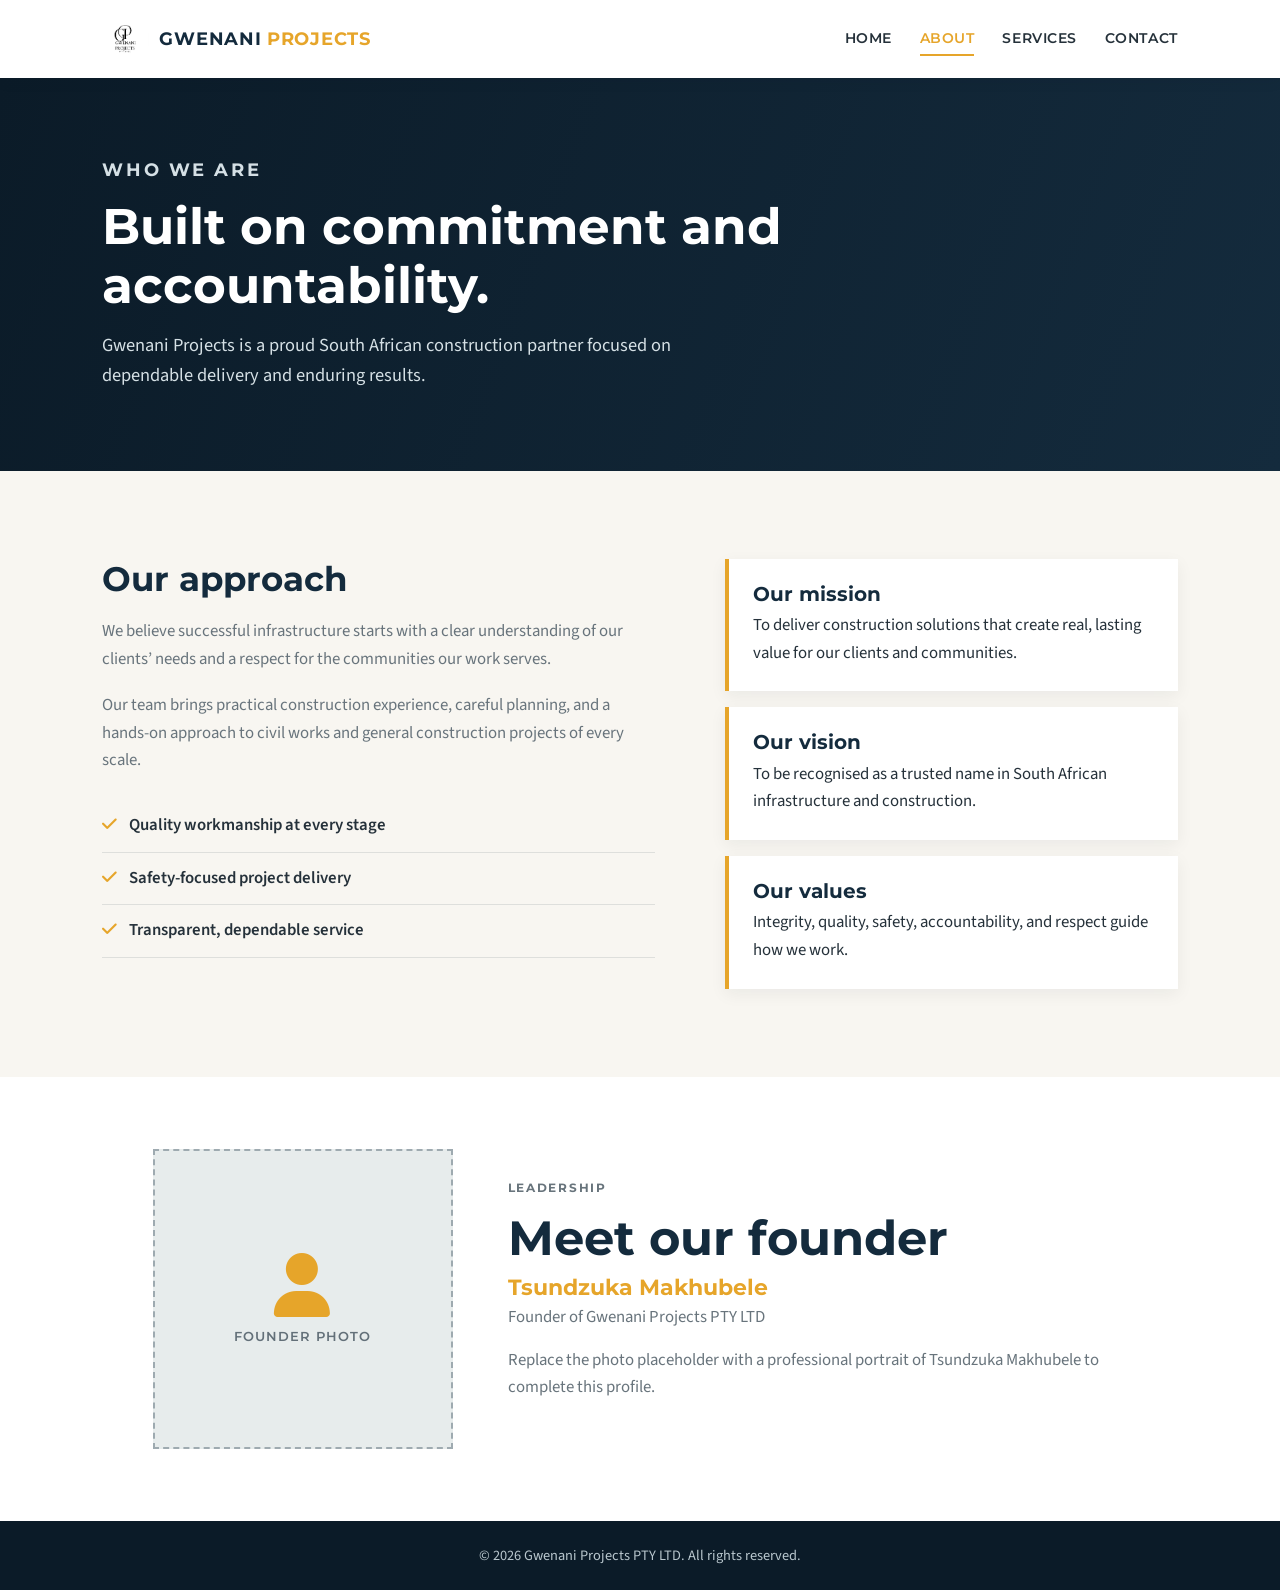
==== about.html @ 39381104 "Add files via upload" ====
<!DOCTYPE html>
<html lang="en">
<head>
  <meta charset="UTF-8"><meta name="viewport" content="width=device-width, initial-scale=1.0">
  <meta name="description" content="Learn about Gwenani Projects PTY LTD."><title>About Us | Gwenani Projects</title>
  <link rel="preconnect" href="https://fonts.googleapis.com"><link rel="preconnect" href="https://fonts.gstatic.com" crossorigin>
  <link href="https://fonts.googleapis.com/css2?family=Montserrat:wght@500;600;700;800&family=Source+Sans+3:wght@400;600&display=swap" rel="stylesheet">
  <link rel="stylesheet" href="CSS/style.css"><link rel="stylesheet" href="https://cdnjs.cloudflare.com/ajax/libs/font-awesome/6.5.1/css/all.min.css">
</head>
<body>
  <header class="site-header"><a class="brand" href="index.html"><img src="images/logo.jpeg" alt="Gwenani Projects logo"><span>Gwenani <strong>Projects</strong></span></a><nav aria-label="Main navigation"><ul><li><a href="index.html">Home</a></li><li><a class="active" href="about.html">About</a></li><li><a href="services.html">Services</a></li><li><a href="contact.html">Contact</a></li></ul></nav></header>
  <main>
    <section class="page-banner"><p class="eyebrow">Who we are</p><h1>Built on commitment and accountability.</h1><p>Gwenani Projects is a proud South African construction partner focused on dependable delivery and enduring results.</p></section>
    <section class="section two-column"><div class="content-copy"><h2>Our approach</h2><p>We believe successful infrastructure starts with a clear understanding of our clients’ needs and a respect for the communities our work serves.</p><p>Our team brings practical construction experience, careful planning, and a hands-on approach to civil works and general construction projects of every scale.</p><ul class="feature-list"><li><i class="fa-solid fa-check"></i>Quality workmanship at every stage</li><li><i class="fa-solid fa-check"></i>Safety-focused project delivery</li><li><i class="fa-solid fa-check"></i>Transparent, dependable service</li></ul></div><div class="values"><article class="value"><h3>Our mission</h3><p>To deliver construction solutions that create real, lasting value for our clients and communities.</p></article><article class="value"><h3>Our vision</h3><p>To be recognised as a trusted name in South African infrastructure and construction.</p></article><article class="value"><h3>Our values</h3><p>Integrity, quality, safety, accountability, and respect guide how we work.</p></article></div></section>
    <section class="founder-section"><div class="founder-photo" role="img" aria-label="Placeholder for a photograph of founder Tsundzuka Makhubele"><i class="fa-solid fa-user"></i><span>Founder photo</span></div><div class="founder-copy"><p class="eyebrow">Leadership</p><h2>Meet our founder</h2><h3>Tsundzuka Makhubele</h3><p>Founder of Gwenani Projects PTY LTD</p><p>Replace the photo placeholder with a professional portrait of Tsundzuka Makhubele to complete this profile.</p></div></section>
  </main>
  <footer><p>© 2026 Gwenani Projects PTY LTD. All rights reserved.</p></footer>
</body>
</html>
---- CSS/style.css ----
:root { --navy:#142b3d; --navy-deep:#0b1b28; --gold:#e6a52a; --gold-light:#f5c766; --cream:#f8f6f1; --ink:#25313a; --muted:#68747c; --white:#fff; }
* { box-sizing:border-box; margin:0; padding:0; }
html { scroll-behavior:smooth; }
body { color:var(--ink); background:var(--cream); font:400 1.05rem/1.65 "Source Sans 3",Arial,sans-serif; }
h1,h2,h3,.brand { font-family:Montserrat,Arial,sans-serif; line-height:1.18; }
.site-header { min-height:78px; padding:10px 8%; display:flex; justify-content:space-between; align-items:center; background:var(--white); box-shadow:0 2px 14px rgba(11,27,40,.08); position:sticky; top:0; z-index:10; }
.brand { display:flex; align-items:center; gap:10px; color:var(--navy); text-decoration:none; font-weight:700; font-size:1.1rem; text-transform:uppercase; letter-spacing:.04em; }
.brand strong { color:var(--gold); }.brand img { width:47px; height:47px; object-fit:cover; border-radius:50%; }
nav ul { display:flex; list-style:none; gap:28px; } nav a { color:var(--ink); text-decoration:none; font:600 .85rem Montserrat,Arial,sans-serif; text-transform:uppercase; letter-spacing:.04em; padding:8px 0; border-bottom:2px solid transparent; } nav a:hover,nav a.active { color:var(--gold); border-color:var(--gold); }
.hero { min-height:650px; display:grid; align-items:center; padding:100px 8%; color:var(--white); background:linear-gradient(90deg,rgba(7,22,34,.92),rgba(7,22,34,.61)),url("../images/logo.jpeg") center/cover; }
.hero-content { max-width:760px; }.eyebrow { color:var(--gold); font:700 .77rem Montserrat,Arial,sans-serif; text-transform:uppercase; letter-spacing:.14em; margin-bottom:16px; }.hero h1 { font-size:clamp(2.5rem,6vw,4.8rem); max-width:780px; }.hero-copy { font-size:1.25rem; max-width:600px; margin:25px 0 34px; color:#edf1f3; }.hero-actions { display:flex; align-items:center; gap:25px; }
.btn { display:inline-flex; align-items:center; gap:10px; background:var(--gold); color:var(--navy-deep); text-decoration:none; font:700 .82rem Montserrat,Arial,sans-serif; text-transform:uppercase; letter-spacing:.04em; padding:15px 22px; border:2px solid var(--gold); transition:.2s ease; }.btn:hover { background:transparent; color:var(--gold); }.text-link { color:var(--white); font-weight:600; text-decoration:none; border-bottom:1px solid currentColor; }.text-link.dark { color:var(--navy); }.text-link:hover { color:var(--gold); }
.section { padding:88px 8%; }.section-heading { max-width:680px; margin-bottom:44px; }.section-heading h2,.commitment h2,.page-banner h1 { color:var(--navy); font-size:clamp(2rem,4vw,3.1rem); margin-bottom:16px; }.section-heading p:not(.eyebrow) { color:var(--muted); }
.cards { display:grid; grid-template-columns:repeat(3,1fr); gap:22px; }.card { padding:34px 28px; background:var(--white); border-bottom:4px solid transparent; box-shadow:0 8px 28px rgba(11,27,40,.08); transition:.25s ease; }.card:hover { transform:translateY(-7px); border-color:var(--gold); }.card i { color:var(--gold); font-size:2rem; margin-bottom:22px; }.card h3 { color:var(--navy); margin-bottom:12px; font-size:1.2rem; }.card p { color:var(--muted); }.center-link { text-align:center; margin-top:38px; }
.commitment { padding:72px 8%; background:var(--navy); color:#e9eff2; display:grid; grid-template-columns:1.3fr 1fr auto; align-items:center; gap:45px; }.commitment h2 { color:var(--white); }.commitment .eyebrow { color:var(--gold-light); }.btn-light { background:transparent; color:var(--white); border-color:var(--gold); white-space:nowrap; }.btn-light:hover { background:var(--gold); color:var(--navy-deep); }
.page-banner { padding:80px 8%; background:linear-gradient(110deg,var(--navy-deep),var(--navy)); color:var(--white); }.page-banner h1 { color:var(--white); }.page-banner p { max-width:640px; color:#d5e0e5; font-size:1.15rem; }.two-column { display:grid; grid-template-columns:1.1fr .9fr; gap:70px; align-items:start; }.content-copy h2 { color:var(--navy); font-size:2.1rem; margin:0 0 20px; }.content-copy p { margin-bottom:18px; color:var(--muted); }.feature-list { list-style:none; margin-top:25px; }.feature-list li { padding:12px 0; border-bottom:1px solid #dedfdc; font-weight:600; }.feature-list i { color:var(--gold); margin-right:12px; }.values { display:grid; gap:16px; }.value { background:var(--white); padding:24px; border-left:4px solid var(--gold); box-shadow:0 5px 16px rgba(11,27,40,.06); }.value h3 { color:var(--navy); margin-bottom:6px; }
.founder-section { padding:72px 8%; background:var(--white); display:grid; grid-template-columns:300px minmax(0,620px); justify-content:center; align-items:center; gap:55px; }.founder-photo { aspect-ratio:1/1; background:#e7ecec; border:2px dashed #9eaab0; display:flex; flex-direction:column; justify-content:center; align-items:center; gap:12px; color:#637079; font:600 .8rem Montserrat,Arial,sans-serif; text-transform:uppercase; letter-spacing:.08em; }.founder-photo i { color:var(--gold); font-size:4rem; }.founder-copy h2 { color:var(--navy); font-size:clamp(2rem,4vw,3rem); margin-bottom:8px; }.founder-copy h3 { color:var(--gold); font-size:1.35rem; margin-bottom:4px; }.founder-copy p { color:var(--muted); margin-bottom:15px; }
.service-list { display:grid; grid-template-columns:repeat(2,1fr); gap:20px; }.service-item { background:var(--white); padding:30px; display:grid; grid-template-columns:44px 1fr; gap:18px; box-shadow:0 5px 18px rgba(11,27,40,.07); }.service-item i { color:var(--gold); font-size:1.7rem; }.service-item h3 { color:var(--navy); margin-bottom:8px; }.service-item p { color:var(--muted); }
.contact-grid { display:grid; grid-template-columns:.85fr 1.15fr; gap:45px; }.contact-details { background:var(--navy); color:#dce7ec; padding:38px; }.contact-details h2 { color:var(--white); margin-bottom:24px; }.contact-details p { margin:18px 0; }.contact-details i { color:var(--gold); width:28px; }.contact-form { background:var(--white); padding:38px; box-shadow:0 8px 28px rgba(11,27,40,.08); }.form-row { display:grid; grid-template-columns:1fr 1fr; gap:16px; } label { font-weight:600; display:block; margin:0 0 7px; } input,textarea { width:100%; padding:13px; border:1px solid #d3d9dc; font:inherit; margin-bottom:18px; } textarea { min-height:135px; resize:vertical; } button.btn { cursor:pointer; }
footer { background:var(--navy-deep); color:#b9c7ce; text-align:center; padding:23px 8%; font-size:.9rem; }
@media (max-width:850px) { .cards,.commitment,.two-column,.contact-grid { grid-template-columns:1fr; }.commitment { gap:22px; }.service-list { grid-template-columns:1fr; }.founder-section { grid-template-columns:230px 1fr; gap:35px; } }
@media (max-width:620px) {
  body { font-size:1rem; }
  .site-header { padding:10px 5%; flex-direction:column; gap:9px; position:static; }
  .brand { font-size:.82rem; }.brand img { width:36px; height:36px; }
  nav { width:100%; overflow-x:auto; scrollbar-width:none; } nav::-webkit-scrollbar { display:none; }
  nav ul { width:max-content; min-width:100%; justify-content:center; gap:0; }
  nav a { display:block; padding:10px 11px 8px; font-size:.66rem; white-space:nowrap; }
  .hero { min-height:540px; padding:65px 7%; background-position:center; }
  .hero h1 { font-size:clamp(2.25rem,11vw,3.25rem); }.hero-copy { font-size:1.08rem; margin:20px 0 28px; }
  .hero-actions { align-items:stretch; flex-direction:column; gap:17px; }.hero-actions .btn { justify-content:center; }.text-link { align-self:center; }
  .section,.page-banner { padding:55px 7%; }.page-banner h1 { font-size:clamp(2rem,9vw,2.7rem); }
  .section-heading { margin-bottom:30px; }.cards { gap:16px; }.card { padding:27px 23px; }
  .founder-section { padding:52px 7%; grid-template-columns:1fr; gap:28px; }.founder-photo { width:min(100%,280px); justify-self:center; }.founder-copy { text-align:center; }
  .commitment { padding:52px 7%; gap:19px; }.commitment .btn { justify-content:center; }
  .two-column,.contact-grid { gap:28px; }.service-list { gap:14px; }.service-item { padding:23px; grid-template-columns:36px 1fr; gap:13px; }
  .form-row { grid-template-columns:1fr; gap:0; }.contact-form,.contact-details { padding:25px 21px; }
  input,textarea { font-size:16px; } /* Prevents automatic zoom when fields are selected on iPhone. */
}
@media (max-width:360px) { nav a { padding-left:8px; padding-right:8px; font-size:.61rem; }.brand { font-size:.74rem; }.hero { min-height:510px; } }
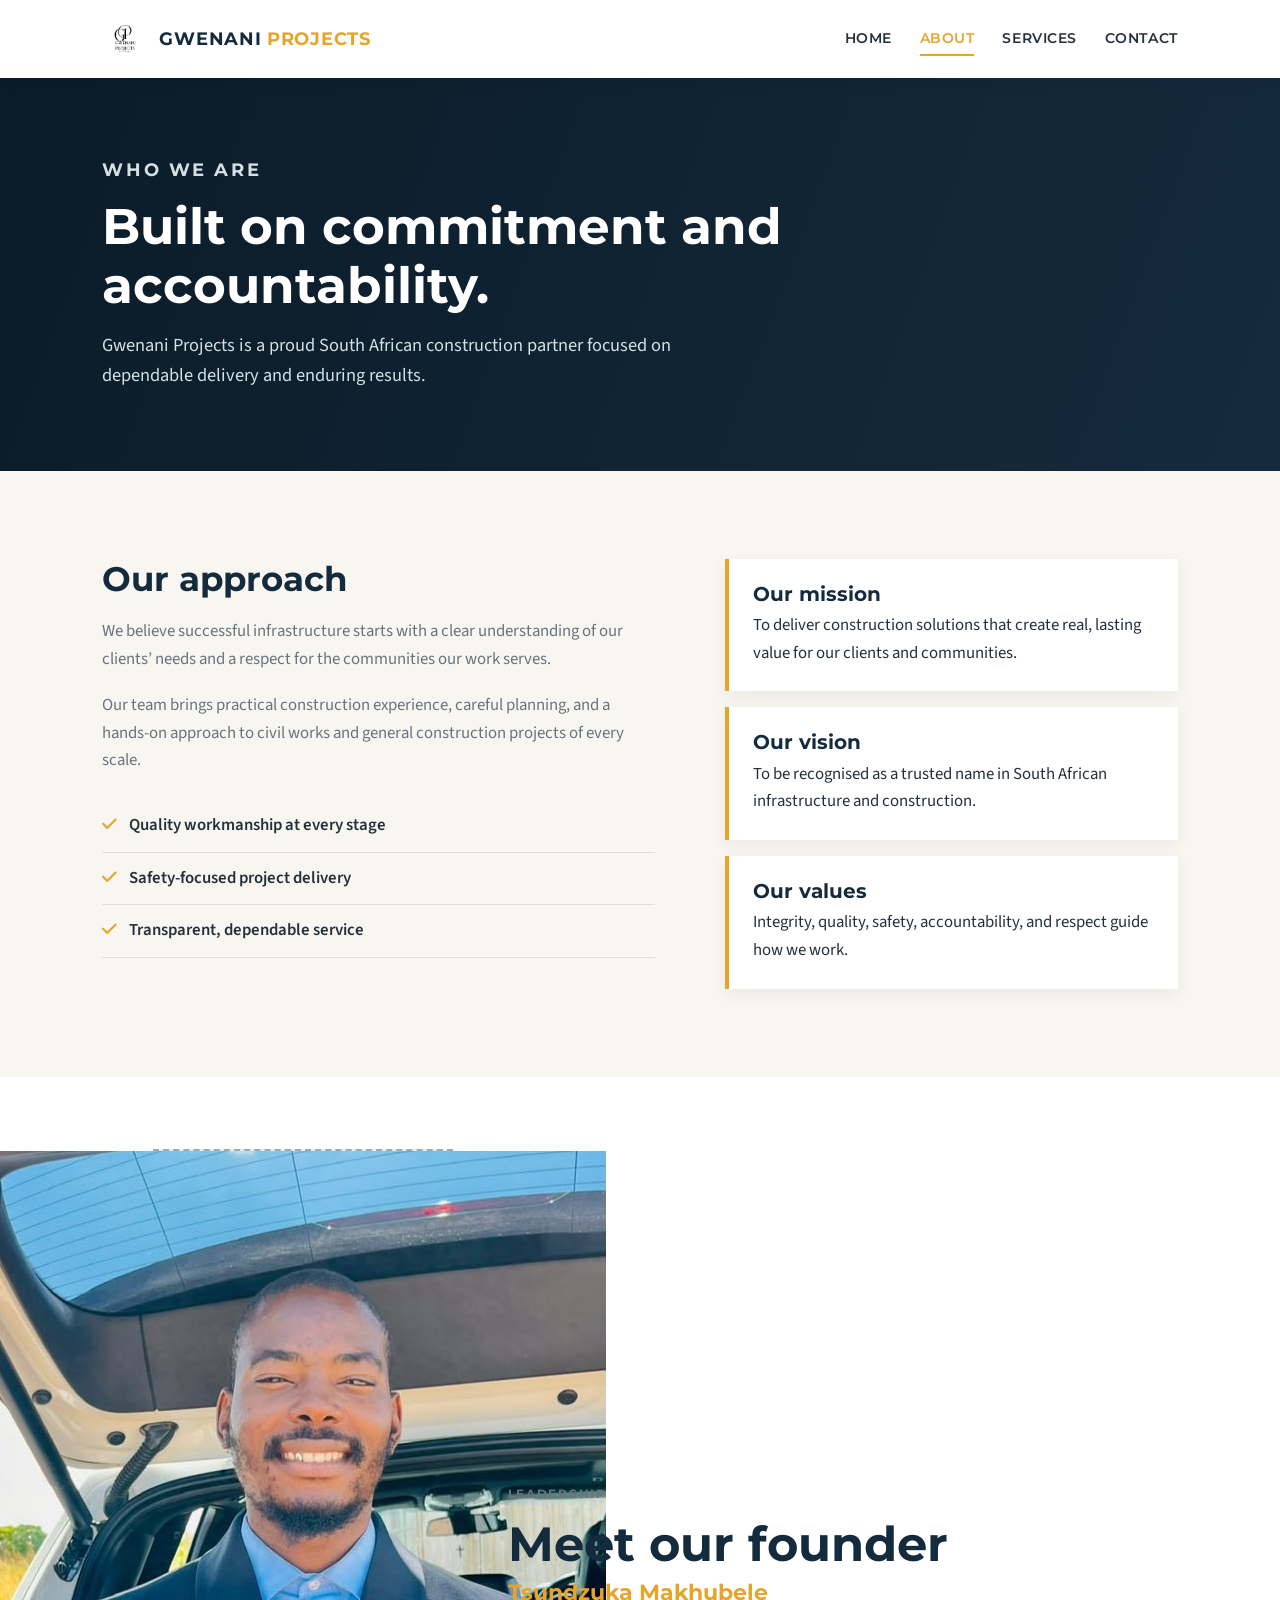
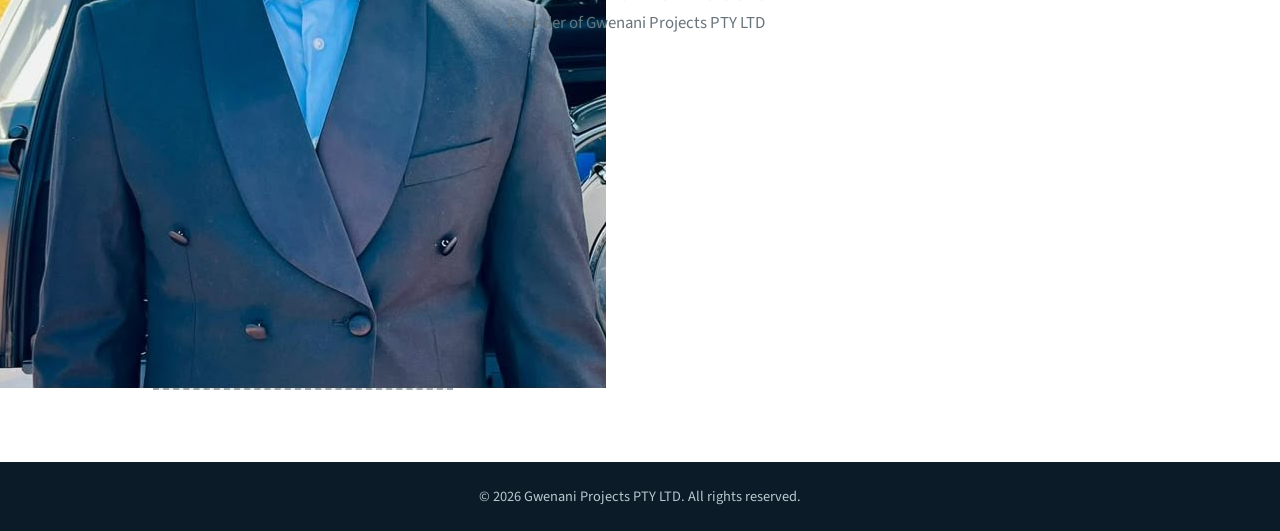
==== commit 5c4c6db6: "Update about.html" ====
--- a/about.html
+++ b/about.html
@@ -12,7 +12,7 @@
   <main>
     <section class="page-banner"><p class="eyebrow">Who we are</p><h1>Built on commitment and accountability.</h1><p>Gwenani Projects is a proud South African construction partner focused on dependable delivery and enduring results.</p></section>
     <section class="section two-column"><div class="content-copy"><h2>Our approach</h2><p>We believe successful infrastructure starts with a clear understanding of our clients’ needs and a respect for the communities our work serves.</p><p>Our team brings practical construction experience, careful planning, and a hands-on approach to civil works and general construction projects of every scale.</p><ul class="feature-list"><li><i class="fa-solid fa-check"></i>Quality workmanship at every stage</li><li><i class="fa-solid fa-check"></i>Safety-focused project delivery</li><li><i class="fa-solid fa-check"></i>Transparent, dependable service</li></ul></div><div class="values"><article class="value"><h3>Our mission</h3><p>To deliver construction solutions that create real, lasting value for our clients and communities.</p></article><article class="value"><h3>Our vision</h3><p>To be recognised as a trusted name in South African infrastructure and construction.</p></article><article class="value"><h3>Our values</h3><p>Integrity, quality, safety, accountability, and respect guide how we work.</p></article></div></section>
-    <section class="founder-section"><div class="founder-photo" role="img" aria-label="Placeholder for a photograph of founder Tsundzuka Makhubele"><i class="fa-solid fa-user"></i><span>Founder photo</span></div><div class="founder-copy"><p class="eyebrow">Leadership</p><h2>Meet our founder</h2><h3>Tsundzuka Makhubele</h3><p>Founder of Gwenani Projects PTY LTD</p><p>Replace the photo placeholder with a professional portrait of Tsundzuka Makhubele to complete this profile.</p></div></section>
+    <section class="founder-section"><div class="founder-photo"><img src="images/Founder.jpeg" alt="Tsundzuka Makhubele, founder of Gwenani Projects"></div><div class="founder-copy"><p class="eyebrow">Leadership</p><h2>Meet our founder</h2><h3>Tsundzuka Makhubele</h3><p>Founder of Gwenani Projects PTY LTD</p></div></section>
   </main>
   <footer><p>© 2026 Gwenani Projects PTY LTD. All rights reserved.</p></footer>
 </body>
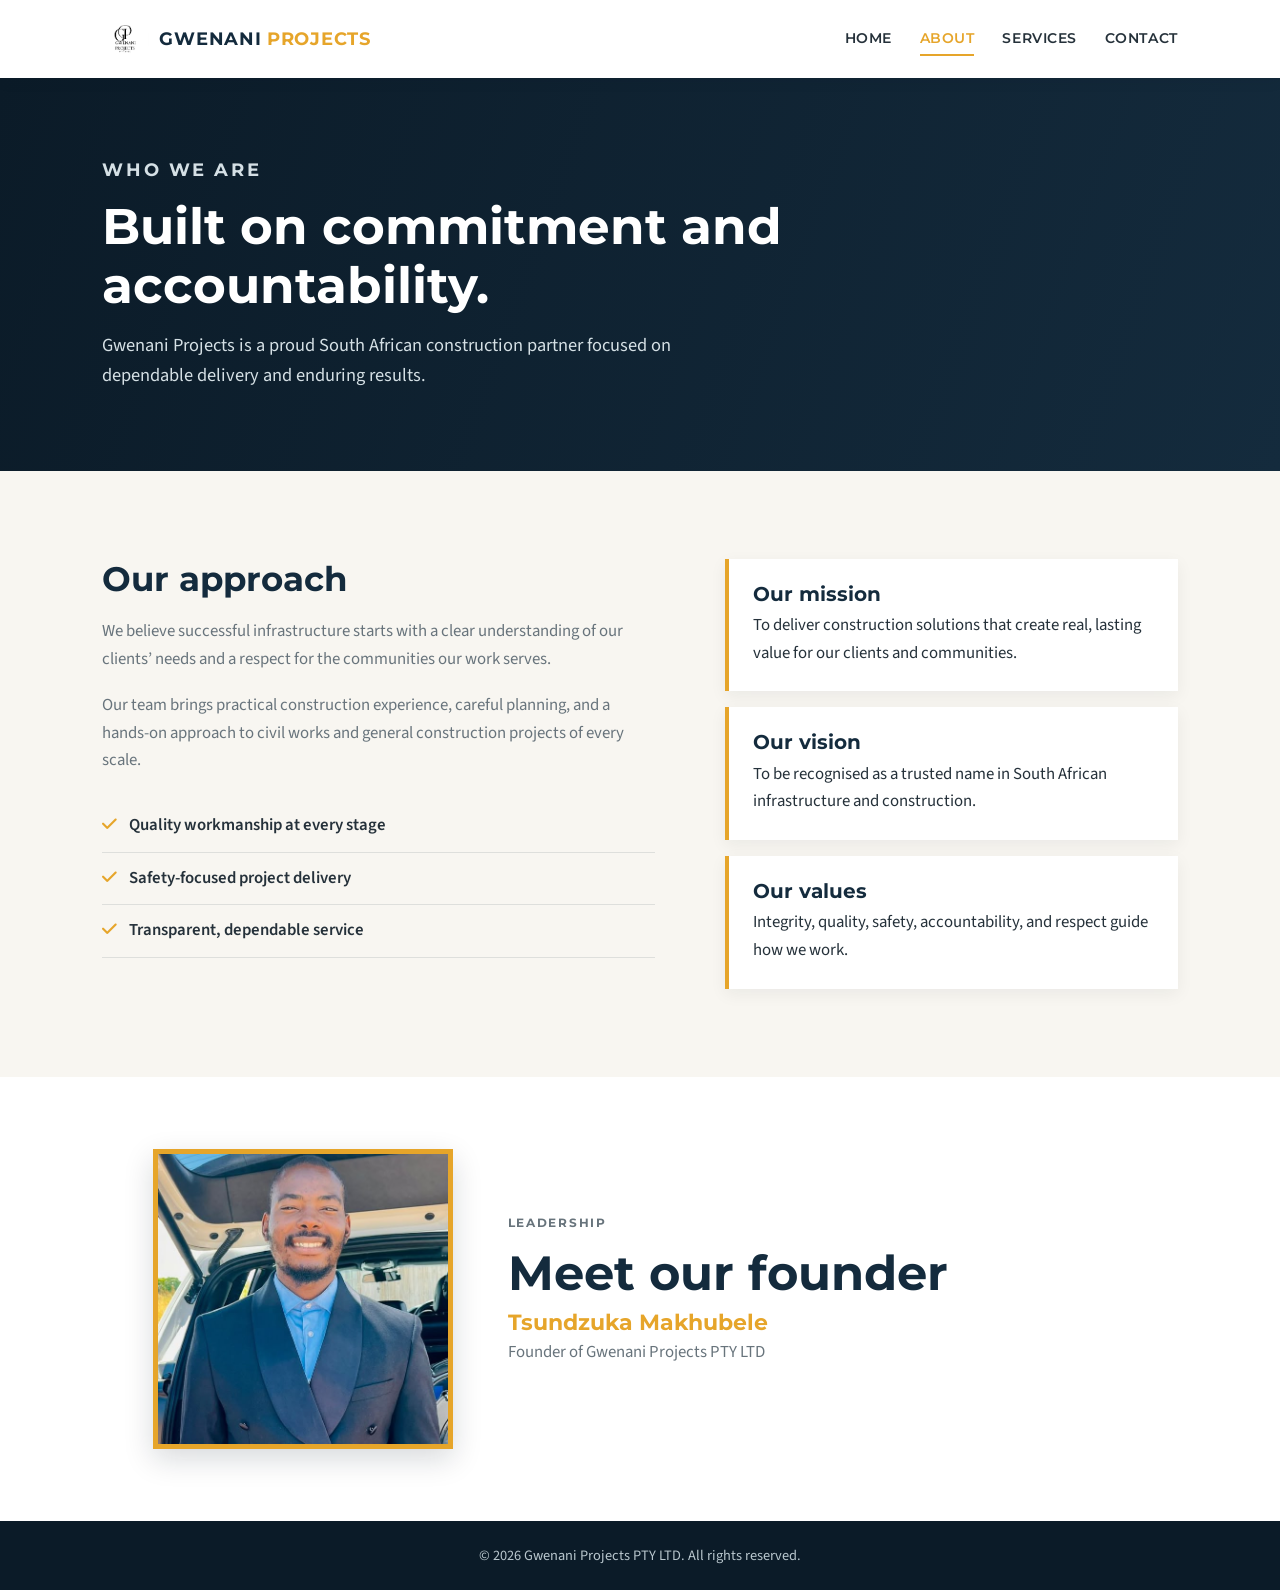
==== commit 485aeea9: "Update about.html" ====
--- a/about.html
+++ b/about.html
@@ -2,7 +2,7 @@
 <html lang="en">
 <head>
   <meta charset="UTF-8"><meta name="viewport" content="width=device-width, initial-scale=1.0">
-  <meta name="description" content="Learn about Gwenani Projects PTY LTD."><title>About Us | Gwenani Projects</title>
+  <meta name="description" content="Learn about Gwenani Projects PTY LTD."><title>About Us | Gwenani Projects</title><link rel="icon" type="image/jpeg" href="images/logo.jpeg">
   <link rel="preconnect" href="https://fonts.googleapis.com"><link rel="preconnect" href="https://fonts.gstatic.com" crossorigin>
   <link href="https://fonts.googleapis.com/css2?family=Montserrat:wght@500;600;700;800&family=Source+Sans+3:wght@400;600&display=swap" rel="stylesheet">
   <link rel="stylesheet" href="CSS/style.css"><link rel="stylesheet" href="https://cdnjs.cloudflare.com/ajax/libs/font-awesome/6.5.1/css/all.min.css">
--- a/CSS/style.css
+++ b/CSS/style.css
@@ -14,9 +14,11 @@
 .cards { display:grid; grid-template-columns:repeat(3,1fr); gap:22px; }.card { padding:34px 28px; background:var(--white); border-bottom:4px solid transparent; box-shadow:0 8px 28px rgba(11,27,40,.08); transition:.25s ease; }.card:hover { transform:translateY(-7px); border-color:var(--gold); }.card i { color:var(--gold); font-size:2rem; margin-bottom:22px; }.card h3 { color:var(--navy); margin-bottom:12px; font-size:1.2rem; }.card p { color:var(--muted); }.center-link { text-align:center; margin-top:38px; }
 .commitment { padding:72px 8%; background:var(--navy); color:#e9eff2; display:grid; grid-template-columns:1.3fr 1fr auto; align-items:center; gap:45px; }.commitment h2 { color:var(--white); }.commitment .eyebrow { color:var(--gold-light); }.btn-light { background:transparent; color:var(--white); border-color:var(--gold); white-space:nowrap; }.btn-light:hover { background:var(--gold); color:var(--navy-deep); }
 .page-banner { padding:80px 8%; background:linear-gradient(110deg,var(--navy-deep),var(--navy)); color:var(--white); }.page-banner h1 { color:var(--white); }.page-banner p { max-width:640px; color:#d5e0e5; font-size:1.15rem; }.two-column { display:grid; grid-template-columns:1.1fr .9fr; gap:70px; align-items:start; }.content-copy h2 { color:var(--navy); font-size:2.1rem; margin:0 0 20px; }.content-copy p { margin-bottom:18px; color:var(--muted); }.feature-list { list-style:none; margin-top:25px; }.feature-list li { padding:12px 0; border-bottom:1px solid #dedfdc; font-weight:600; }.feature-list i { color:var(--gold); margin-right:12px; }.values { display:grid; gap:16px; }.value { background:var(--white); padding:24px; border-left:4px solid var(--gold); box-shadow:0 5px 16px rgba(11,27,40,.06); }.value h3 { color:var(--navy); margin-bottom:6px; }
-.founder-section { padding:72px 8%; background:var(--white); display:grid; grid-template-columns:300px minmax(0,620px); justify-content:center; align-items:center; gap:55px; }.founder-photo { aspect-ratio:1/1; background:#e7ecec; border:2px dashed #9eaab0; display:flex; flex-direction:column; justify-content:center; align-items:center; gap:12px; color:#637079; font:600 .8rem Montserrat,Arial,sans-serif; text-transform:uppercase; letter-spacing:.08em; }.founder-photo i { color:var(--gold); font-size:4rem; }.founder-copy h2 { color:var(--navy); font-size:clamp(2rem,4vw,3rem); margin-bottom:8px; }.founder-copy h3 { color:var(--gold); font-size:1.35rem; margin-bottom:4px; }.founder-copy p { color:var(--muted); margin-bottom:15px; }
+.founder-section { padding:72px 8%; background:var(--white); display:grid; grid-template-columns:300px minmax(0,620px); justify-content:center; align-items:center; gap:55px; }.founder-photo { aspect-ratio:1/1; overflow:hidden; background:#e7ecec; border:5px solid var(--gold); box-shadow:0 10px 28px rgba(11,27,40,.16); }.founder-photo img { width:100%; height:100%; object-fit:cover; object-position:center; display:block; }.founder-copy h2 { color:var(--navy); font-size:clamp(2rem,4vw,3rem); margin-bottom:8px; }.founder-copy h3 { color:var(--gold); font-size:1.35rem; margin-bottom:4px; }.founder-copy p { color:var(--muted); margin-bottom:15px; }
 .service-list { display:grid; grid-template-columns:repeat(2,1fr); gap:20px; }.service-item { background:var(--white); padding:30px; display:grid; grid-template-columns:44px 1fr; gap:18px; box-shadow:0 5px 18px rgba(11,27,40,.07); }.service-item i { color:var(--gold); font-size:1.7rem; }.service-item h3 { color:var(--navy); margin-bottom:8px; }.service-item p { color:var(--muted); }
 .contact-grid { display:grid; grid-template-columns:.85fr 1.15fr; gap:45px; }.contact-details { background:var(--navy); color:#dce7ec; padding:38px; }.contact-details h2 { color:var(--white); margin-bottom:24px; }.contact-details p { margin:18px 0; }.contact-details i { color:var(--gold); width:28px; }.contact-form { background:var(--white); padding:38px; box-shadow:0 8px 28px rgba(11,27,40,.08); }.form-row { display:grid; grid-template-columns:1fr 1fr; gap:16px; } label { font-weight:600; display:block; margin:0 0 7px; } input,textarea { width:100%; padding:13px; border:1px solid #d3d9dc; font:inherit; margin-bottom:18px; } textarea { min-height:135px; resize:vertical; } button.btn { cursor:pointer; }
+.contact-details a { color:inherit; text-decoration:none; }.contact-details a:hover { color:var(--gold-light); }
+.form-status { min-height:1.5em; margin-top:14px; color:var(--muted); }.form-status.error { color:#a22525; }.thank-you { min-height:calc(100vh - 146px); display:grid; place-items:center; padding:70px 7%; background:linear-gradient(135deg,#eef1f1,var(--cream)); }.thank-you-card { max-width:690px; background:var(--white); text-align:center; padding:clamp(38px,7vw,72px); box-shadow:0 12px 38px rgba(11,27,40,.12); }.thank-you-card > i { color:var(--gold); font-size:4rem; margin-bottom:24px; }.thank-you-card h1 { color:var(--navy); font-size:clamp(2rem,5vw,3.4rem); margin-bottom:19px; }.thank-you-card p:not(.eyebrow) { color:var(--muted); margin-bottom:14px; }.thank-you-card .btn { margin-top:18px; }
 footer { background:var(--navy-deep); color:#b9c7ce; text-align:center; padding:23px 8%; font-size:.9rem; }
 @media (max-width:850px) { .cards,.commitment,.two-column,.contact-grid { grid-template-columns:1fr; }.commitment { gap:22px; }.service-list { grid-template-columns:1fr; }.founder-section { grid-template-columns:230px 1fr; gap:35px; } }
 @media (max-width:620px) {
